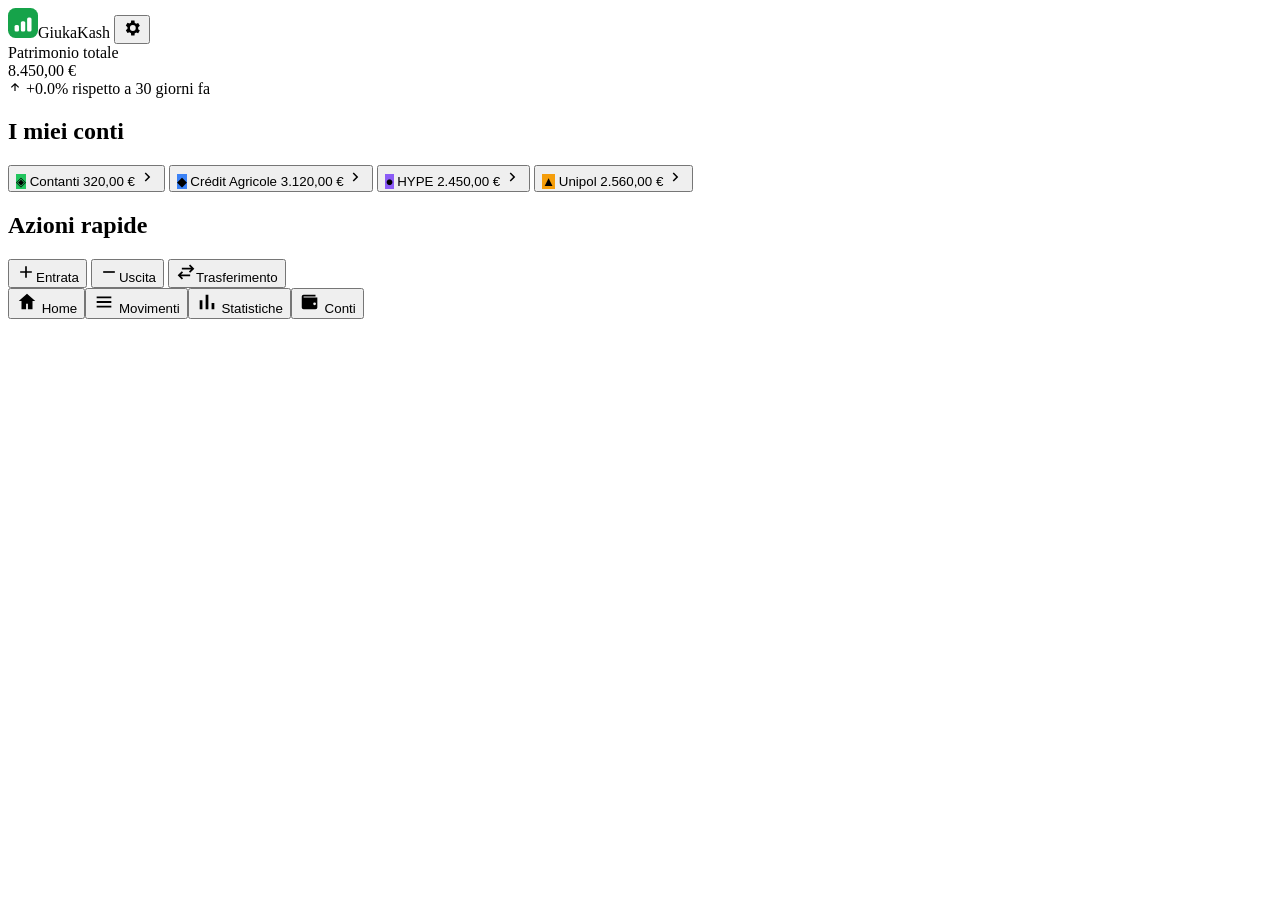
==== index.html @ d2be7aaf "changes" ====
<!DOCTYPE html>
<html lang="it">
<head>
<meta charset="UTF-8">
<meta name="viewport" content="width=device-width, initial-scale=1, maximum-scale=1, viewport-fit=cover">
<title>GiukaKash</title>
<meta name="description" content="GiukaKash — Gestione personale delle finanze: patrimonio, conti, movimenti e statistiche.">
<meta name="theme-color" content="#0f172a" media="(prefers-color-scheme: light)">
<meta name="theme-color" content="#0b0c0f" media="(prefers-color-scheme: dark)">
<link rel="manifest" href="manifest.json">
<link rel="icon" href="icons/icon-192.png">
<link rel="apple-touch-icon" href="icons/icon-192.png">
<meta name="apple-mobile-web-app-capable" content="yes">
<meta name="apple-mobile-web-app-status-bar-style" content="black-translucent">
<meta name="apple-mobile-web-app-title" content="GiukaKash">
<script>
  // Applica subito il tema salvato per evitare un flash del tema sbagliato al caricamento.
  (function () {
    try {
      var t = localStorage.getItem('moneyapp:theme');
      if (t === 'light' || t === 'dark') document.documentElement.setAttribute('data-theme', t);
    } catch (e) {}
  })();
</script>
<link rel="stylesheet" href="css/style.css">
</head>
<body>

<div id="app"></div>

<nav id="bottom-nav">
  <button data-navitem="home" class="nav-item">
    <svg viewBox="0 0 24 24" width="22" height="22"><path fill="currentColor" d="M12 3l9 8h-3v9h-5v-6H11v6H6v-9H3z"/></svg>
    <span>Home</span>
  </button>
  <button data-navitem="movements" class="nav-item">
    <svg viewBox="0 0 24 24" width="22" height="22"><path fill="currentColor" d="M4 6h16v2H4zm0 5h16v2H4zm0 5h16v2H4z"/></svg>
    <span>Movimenti</span>
  </button>
  <button data-navitem="stats" class="nav-item">
    <svg viewBox="0 0 24 24" width="22" height="22"><path fill="currentColor" d="M4 20V10h3v10zm6.5 0V4h3v16zm6.5 0v-7h3v7z"/></svg>
    <span>Statistiche</span>
  </button>
  <button data-navitem="accounts" class="nav-item">
    <svg viewBox="0 0 24 24" width="22" height="22"><path fill="currentColor" d="M3 6a2 2 0 012-2h13v2H5v1h15v11a2 2 0 01-2 2H5a2 2 0 01-2-2zm14 6.5a1.5 1.5 0 100 3 1.5 1.5 0 000-3z"/></svg>
    <span>Conti</span>
  </button>
</nav>

<div id="modal-root"></div>

<script src="js/db.js"></script>
<script src="js/charts.js"></script>
<script src="js/render.js"></script>
<script src="js/app.js"></script>
</body>
</html>
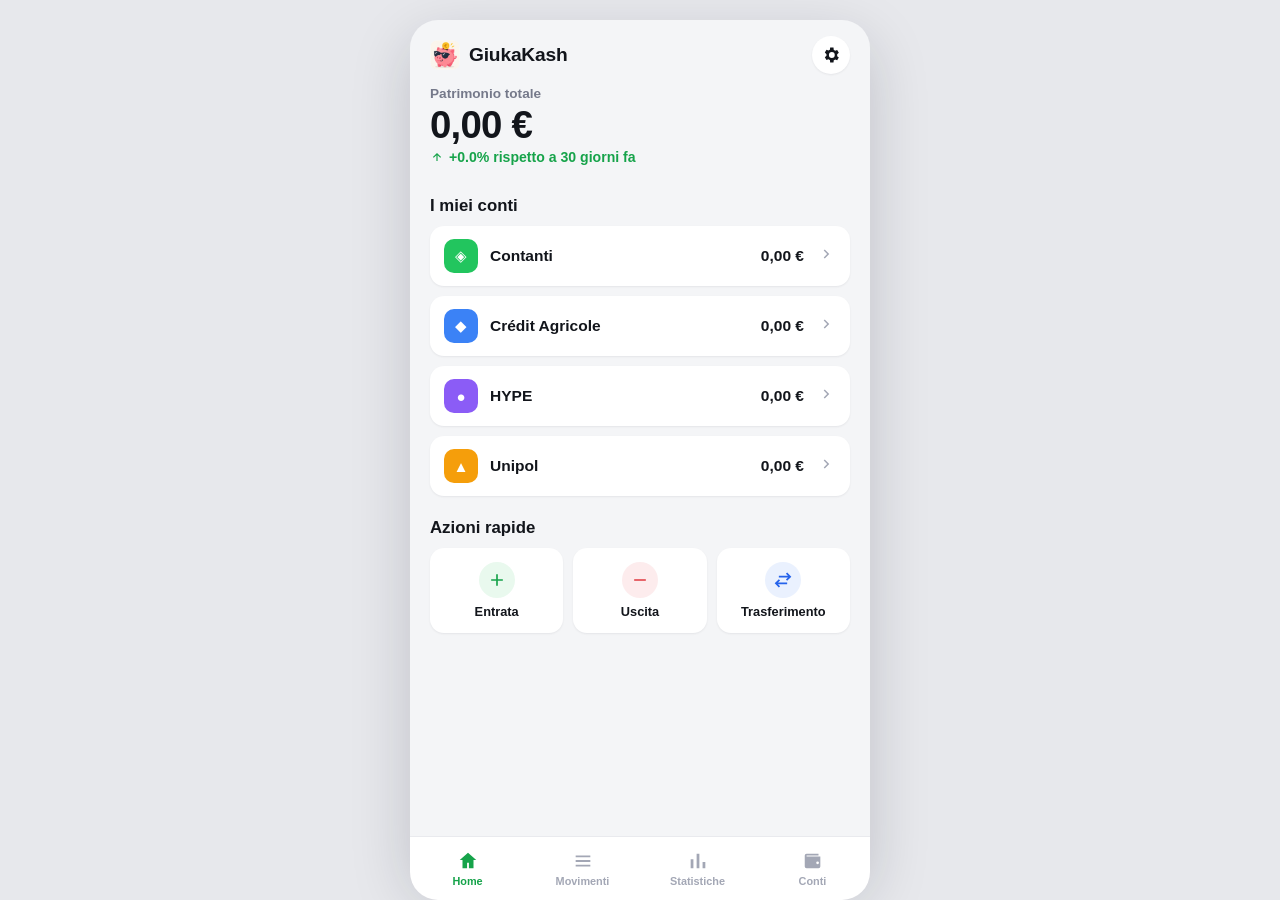
==== commit f77438b7: "refactoor description" ====
--- a/index.html
+++ b/index.html
@@ -4,7 +4,7 @@
 <meta charset="UTF-8">
 <meta name="viewport" content="width=device-width, initial-scale=1, maximum-scale=1, viewport-fit=cover">
 <title>GiukaKash</title>
-<meta name="description" content="GiukaKash — Gestione personale delle finanze: patrimonio, conti, movimenti e statistiche.">
+<meta name="description" content="GiukaKash — Gestione del patrimonio personale della cappella">
 <meta name="theme-color" content="#0f172a" media="(prefers-color-scheme: light)">
 <meta name="theme-color" content="#0b0c0f" media="(prefers-color-scheme: dark)">
 <link rel="manifest" href="manifest.json">
--- a/css/style.css
+++ b/css/style.css
@@ -0,0 +1,463 @@
+/* ============================================================
+   style.css — design system "Le mie finanze"
+   ============================================================ */
+
+:root {
+  --bg: #f4f5f7;
+  --surface: #ffffff;
+  --text: #12151b;
+  --text-secondary: #75798a;
+  --text-tertiary: #a3a7b5;
+  --border: #e9eaee;
+  --accent-solid: #16a34a;
+  --accent: #16a34a;
+  --accent-soft: #e9f9ee;
+  --income: #16a34a;
+  --income-soft: #e9f9ee;
+  --expense: #e0393f;
+  --expense-soft: #fdeced;
+  --transfer: #2563eb;
+  --transfer-soft: #eaf1fe;
+  --danger: #e0393f;
+  --radius-lg: 20px;
+  --radius-md: 14px;
+  --radius-sm: 10px;
+  --nav-height: 64px;
+  --max-width: 460px;
+  --shadow-card: 0 1px 2px rgba(16, 24, 40, 0.04), 0 1px 3px rgba(16, 24, 40, 0.03);
+  --page-backdrop: #e7e8ec;
+  font-size: 16px;
+  color-scheme: light;
+}
+
+/* Tema scuro automatico (segue il sistema) quando l'utente non ha forzato "Chiaro" */
+@media (prefers-color-scheme: dark) {
+  :root:not([data-theme="light"]) {
+    --bg: #121317;
+    --surface: #1c1e24;
+    --text: #f2f3f5;
+    --text-secondary: #9aa0ac;
+    --text-tertiary: #6b7280;
+    --border: #2b2e36;
+    --accent-soft: rgba(34, 197, 94, 0.16);
+    --income: #4ade80;
+    --income-soft: rgba(74, 222, 128, 0.16);
+    --expense: #f87171;
+    --expense-soft: rgba(248, 113, 113, 0.16);
+    --transfer: #60a5fa;
+    --transfer-soft: rgba(96, 165, 250, 0.18);
+    --page-backdrop: #0b0c0f;
+    --shadow-card: 0 1px 2px rgba(0, 0, 0, 0.35), 0 1px 3px rgba(0, 0, 0, 0.25);
+    color-scheme: dark;
+  }
+}
+
+/* Tema scuro forzato manualmente dalle Impostazioni, indipendentemente dal sistema */
+:root[data-theme="dark"] {
+  --bg: #121317;
+  --surface: #1c1e24;
+  --text: #f2f3f5;
+  --text-secondary: #9aa0ac;
+  --text-tertiary: #6b7280;
+  --border: #2b2e36;
+  --accent-soft: rgba(34, 197, 94, 0.16);
+  --income: #4ade80;
+  --income-soft: rgba(74, 222, 128, 0.16);
+  --expense: #f87171;
+  --expense-soft: rgba(248, 113, 113, 0.16);
+  --transfer: #60a5fa;
+  --transfer-soft: rgba(96, 165, 250, 0.18);
+  --page-backdrop: #0b0c0f;
+  --shadow-card: 0 1px 2px rgba(0, 0, 0, 0.35), 0 1px 3px rgba(0, 0, 0, 0.25);
+  color-scheme: dark;
+}
+
+/* Tema chiaro forzato manualmente, anche se il sistema è scuro */
+:root[data-theme="light"] { color-scheme: light; }
+
+* { box-sizing: border-box; }
+
+html, body {
+  margin: 0;
+  padding: 0;
+  background: var(--page-backdrop);
+  color: var(--text);
+  font-family: -apple-system, BlinkMacSystemFont, "SF Pro Text", "Segoe UI", Roboto, Helvetica, Arial, sans-serif;
+  -webkit-font-smoothing: antialiased;
+  transition: background-color 0.2s ease, color 0.2s ease;
+}
+
+body {
+  min-height: 100vh;
+  display: flex;
+  justify-content: center;
+}
+
+#app {
+  width: 100%;
+  max-width: var(--max-width);
+  min-height: 100vh;
+  background: var(--bg);
+  padding-bottom: calc(var(--nav-height) + 24px + env(safe-area-inset-bottom, 0px));
+  position: relative;
+}
+
+button, input, select, textarea {
+  font-family: inherit;
+  font-size: 1rem;
+  color: inherit;
+}
+
+button {
+  border: none;
+  background: none;
+  cursor: pointer;
+  -webkit-tap-highlight-color: transparent;
+}
+
+/* ---------------- Layout generico ---------------- */
+.screen { padding: env(safe-area-inset-top, 0px) 0 0; }
+
+.topbar {
+  display: flex;
+  align-items: center;
+  justify-content: space-between;
+  padding: 18px 20px 8px;
+}
+.topbar h1 { font-size: 1.5rem; font-weight: 700; margin: 0; letter-spacing: -0.01em; }
+.topbar .icon-btn:only-child { margin-left: auto; }
+
+.brand-topbar { padding-top: 16px; }
+.brand-lockup { display: flex; align-items: center; gap: 9px; }
+.brand-logo { flex-shrink: 0; border-radius: 8px; }
+.brand-name { font-size: 1.2rem; font-weight: 800; letter-spacing: -0.01em; }
+.wealth-label { display: block; font-size: 0.85rem; font-weight: 600; color: var(--text-secondary); margin-bottom: 2px; }
+
+.icon-btn {
+  width: 38px; height: 38px;
+  display: flex; align-items: center; justify-content: center;
+  border-radius: 50%;
+  background: var(--surface);
+  color: var(--text);
+  box-shadow: var(--shadow-card);
+  flex-shrink: 0;
+}
+.icon-btn.small { width: 30px; height: 30px; box-shadow: none; background: transparent; color: var(--text-tertiary); }
+.icon-btn.confirm { background: var(--accent-solid); color: #fff; }
+.icon-btn[disabled] { opacity: 0.35; pointer-events: none; }
+
+.section-header {
+  display: flex; align-items: center; justify-content: space-between;
+  padding: 22px 20px 10px;
+}
+.section-header h2 { font-size: 1.05rem; font-weight: 700; margin: 0; }
+.link-btn { color: var(--accent-solid); font-weight: 600; font-size: 0.9rem; }
+
+.chevron { color: var(--text-tertiary); flex-shrink: 0; }
+
+.empty-state { text-align: center; padding: 40px 24px; color: var(--text-secondary); }
+.empty-title { font-weight: 600; color: var(--text); margin: 0 0 4px; }
+.empty-sub { font-size: 0.9rem; margin: 0; }
+
+/* ---------------- Wealth card ---------------- */
+.wealth-card { padding: 4px 20px 6px; }
+.wealth-amount { font-size: 2.4rem; font-weight: 800; letter-spacing: -0.02em; }
+.wealth-delta {
+  display: inline-flex; align-items: center; gap: 5px;
+  font-size: 0.88rem; font-weight: 600; margin-top: 2px;
+}
+.wealth-delta.positive { color: var(--income); }
+.wealth-delta.negative { color: var(--expense); }
+
+/* ---------------- Account list ---------------- */
+.account-list { padding: 0 20px; display: flex; flex-direction: column; gap: 10px; }
+.account-row {
+  display: flex; align-items: center; gap: 12px;
+  background: var(--surface);
+  border-radius: var(--radius-md);
+  padding: 13px 14px;
+  box-shadow: var(--shadow-card);
+  width: 100%; text-align: left;
+}
+.account-dot {
+  width: 34px; height: 34px; border-radius: 10px;
+  display: flex; align-items: center; justify-content: center;
+  color: #fff; font-size: 0.95rem; flex-shrink: 0;
+}
+.account-name { flex: 1; font-weight: 600; font-size: 0.97rem; }
+.account-balance { font-weight: 700; font-size: 0.97rem; margin-right: 2px; }
+
+/* ---------------- Quick actions ---------------- */
+.quick-actions { display: grid; grid-template-columns: repeat(3, 1fr); gap: 10px; padding: 0 20px; }
+.quick-actions.two { grid-template-columns: repeat(2, 1fr); padding: 16px 20px 0; }
+.qa-btn {
+  display: flex; flex-direction: column; align-items: center; gap: 6px;
+  background: var(--surface); border-radius: var(--radius-md);
+  padding: 14px 8px; box-shadow: var(--shadow-card);
+  font-weight: 600; font-size: 0.8rem;
+}
+.qa-btn svg { border-radius: 50%; padding: 8px; box-sizing: content-box; }
+.qa-income svg { background: var(--income-soft); color: var(--income); }
+.qa-expense svg { background: var(--expense-soft); color: var(--expense); }
+.qa-transfer svg { background: var(--transfer-soft); color: var(--transfer); }
+
+/* ---------------- Movimenti ---------------- */
+.search-row { padding: 4px 20px 10px; }
+.search-row input {
+  width: 100%; padding: 11px 14px; border-radius: var(--radius-sm);
+  border: 1px solid var(--border); background: var(--surface);
+}
+.filter-row { display: flex; gap: 6px; padding: 0 20px 14px; overflow: visible; }
+.filter-menu {
+  position: relative; flex: 1 1 0; min-width: 0;
+}
+.filter-menu summary {
+  display: block; overflow: hidden; text-overflow: ellipsis; white-space: nowrap;
+  padding: 8px 20px 8px 6px; border: 1px solid var(--border); border-radius: 999px;
+  background: var(--surface); color: var(--text); font-size: 0.82rem; cursor: pointer;
+  list-style: none;
+}
+.filter-menu summary::-webkit-details-marker { display: none; }
+.filter-menu summary::after {
+  content: ''; position: absolute; top: 50%; right: 8px; width: 6px; height: 6px;
+  border-right: 1.5px solid var(--text-secondary); border-bottom: 1.5px solid var(--text-secondary);
+  transform: translateY(-65%) rotate(45deg); pointer-events: none;
+}
+.filter-menu[open] summary::after { transform: translateY(-25%) rotate(225deg); }
+.filter-options {
+  position: absolute; z-index: 10; top: calc(100% + 6px); left: 0; min-width: 100%;
+  padding: 5px; border: 1px solid var(--border); border-radius: var(--radius-sm);
+  background: var(--surface); box-shadow: 0 8px 24px rgba(16, 24, 40, 0.14);
+}
+.filter-options button {
+  display: block; width: 100%; padding: 8px 9px; border-radius: 7px;
+  background: transparent; color: var(--text); text-align: left; font-size: 0.8rem;
+  white-space: nowrap;
+}
+.filter-options button.selected { background: var(--accent-soft); color: var(--accent-solid); font-weight: 700;
+}
+
+.movements-list {
+  padding: 0 20px;
+  font-family: "Trebuchet MS", "Segoe UI", sans-serif;
+}
+.mv-date-group { margin-bottom: 6px; }
+.mv-date-label {
+  font-size: 0.76rem; font-weight: 700; color: var(--text-tertiary);
+  text-transform: uppercase; letter-spacing: 0.08em;
+  padding: 14px 2px 6px;
+}
+.mv-row {
+  display: flex; align-items: center; gap: 12px; width: 100%; text-align: left;
+  background: var(--surface); border-radius: var(--radius-md);
+  padding: 12px 14px; margin-bottom: 8px; box-shadow: var(--shadow-card);
+}
+.mv-icon {
+  width: 36px; height: 36px; border-radius: 10px; flex-shrink: 0;
+  display: flex; align-items: center; justify-content: center; font-size: 1.05rem;
+}
+.mv-icon.income { background: var(--income-soft); }
+.mv-icon.expense { background: var(--expense-soft); }
+.mv-icon.transfer { background: var(--transfer-soft); color: var(--transfer); }
+.mv-info { flex: 1; min-width: 0; display: flex; flex-direction: column; gap: 2px; }
+.mv-label { font-weight: 700; font-size: 0.93rem; overflow: hidden; text-overflow: ellipsis; white-space: nowrap; }
+.mv-sub { font-size: 0.79rem; color: var(--text-secondary); overflow: hidden; text-overflow: ellipsis; white-space: nowrap; }
+.mv-amount { font-weight: 700; font-size: 0.93rem; flex-shrink: 0; font-variant-numeric: tabular-nums; letter-spacing: 0.01em; }
+.mv-amount.positive { color: var(--income); }
+.mv-amount.negative { color: var(--expense); }
+.mv-amount.neutral { color: var(--transfer); }
+
+/* ---------------- Tabs / periodo ---------------- */
+.tabs {
+  display: flex; gap: 6px; padding: 4px 20px 14px;
+}
+.tab {
+  flex: 1; padding: 9px 8px; border-radius: 999px; font-weight: 600; font-size: 0.87rem;
+  background: var(--surface); color: var(--text-secondary); box-shadow: var(--shadow-card);
+}
+.tab.active { background: var(--accent-solid); color: #fff; box-shadow: none; }
+
+.period-nav {
+  display: flex; align-items: center; justify-content: center; gap: 14px;
+  padding: 0 20px 14px;
+}
+.period-label { font-weight: 700; font-size: 0.95rem; min-width: 170px; text-align: center; }
+
+/* ---------------- Statistiche summary ---------------- */
+.stats-summary { display: grid; grid-template-columns: repeat(3, 1fr); gap: 10px; padding: 0 20px 16px; }
+.stat-box {
+  background: var(--surface); border-radius: var(--radius-md); box-shadow: var(--shadow-card);
+  padding: 12px 10px; display: flex; flex-direction: column; gap: 4px;
+}
+.stat-label { font-size: 0.74rem; color: var(--text-secondary); font-weight: 600; }
+.stat-value { font-size: 1.02rem; font-weight: 700; }
+.stat-value.positive { color: var(--income); }
+.stat-value.negative { color: var(--expense); }
+
+/* ---------------- Card generica ---------------- */
+.card {
+  background: var(--surface); border-radius: var(--radius-lg); box-shadow: var(--shadow-card);
+  margin: 0 20px 16px; padding: 16px 14px 14px;
+}
+.card h3 { font-size: 0.95rem; font-weight: 700; margin: 0 0 10px; }
+.card-title-row { display: flex; align-items: baseline; justify-content: space-between; margin-bottom: 8px; }
+.card-title-row h3 { margin: 0; }
+.card-title-value { font-weight: 700; font-size: 0.95rem; }
+
+.chart-svg { display: block; width: 100%; overflow: visible; }
+.chart-grid { stroke: var(--border); stroke-width: 1; }
+.chart-axis-label { font-size: 9px; fill: var(--text-tertiary); }
+
+.chart-legend { display: flex; flex-wrap: wrap; gap: 6px; margin-top: 12px; }
+.legend-chip {
+  display: inline-flex; align-items: center; gap: 6px;
+  padding: 6px 10px; border-radius: 999px; font-size: 0.76rem; font-weight: 600;
+  background: var(--bg); color: var(--text-tertiary); border: 1px solid transparent;
+}
+.legend-chip .dot { width: 8px; height: 8px; border-radius: 50%; }
+.legend-chip.active { color: var(--text); background: var(--surface); border-color: var(--border); }
+
+.donut-row { display: flex; align-items: center; gap: 18px; }
+.donut-svg { flex-shrink: 0; }
+.donut-legend { flex: 1; display: flex; flex-direction: column; gap: 9px; min-width: 0; }
+.donut-legend-item { display: flex; align-items: center; gap: 8px; font-size: 0.82rem; }
+.donut-legend-item .dot { width: 9px; height: 9px; border-radius: 50%; flex-shrink: 0; }
+.donut-legend-item .cat-name { flex: 1; overflow: hidden; text-overflow: ellipsis; white-space: nowrap; }
+.donut-legend-item .cat-value { font-weight: 700; }
+
+/* ---------------- Dettaglio conto ---------------- */
+.account-hero {
+  margin: 4px 20px 0; border-radius: var(--radius-lg); padding: 22px 20px;
+  color: #fff; display: flex; flex-direction: column; gap: 6px;
+}
+.account-hero-icon {
+  width: 34px; height: 34px; border-radius: 10px; background: rgba(255,255,255,0.25);
+  display: flex; align-items: center; justify-content: center; font-size: 0.95rem; margin-bottom: 4px;
+}
+.account-hero-name { font-weight: 600; font-size: 0.95rem; opacity: 0.95; }
+.account-hero-balance { font-weight: 800; font-size: 1.9rem; letter-spacing: -0.02em; }
+
+/* ---------------- Bottom nav ---------------- */
+#bottom-nav {
+  position: fixed; left: 0; right: 0; bottom: 0;
+  max-width: var(--max-width); margin: 0 auto;
+  background: var(--surface); border-top: 1px solid var(--border);
+  display: flex; height: var(--nav-height);
+  padding-bottom: env(safe-area-inset-bottom, 0px);
+  z-index: 20;
+}
+.nav-item {
+  flex: 1; display: flex; flex-direction: column; align-items: center; justify-content: center; gap: 3px;
+  color: var(--text-tertiary); font-size: 0.68rem; font-weight: 600;
+}
+.nav-item.active { color: var(--accent-solid); }
+
+/* ---------------- Modali ---------------- */
+#modal-root { position: fixed; inset: 0; z-index: 50; pointer-events: none; }
+#modal-root.open { pointer-events: auto; }
+.modal-overlay {
+  position: fixed; inset: 0; background: rgba(10, 12, 18, 0.4);
+  display: flex; align-items: flex-end; justify-content: center;
+  opacity: 0; animation: fadeIn 0.18s ease forwards;
+}
+@keyframes fadeIn { to { opacity: 1; } }
+.modal-sheet {
+  width: 100%; max-width: var(--max-width); max-height: 90vh; overflow-y: auto;
+  background: var(--bg); border-radius: 22px 22px 0 0;
+  transform: translateY(24px); animation: slideUp 0.22s cubic-bezier(.32,.72,0,1) forwards;
+  padding-bottom: calc(24px + env(safe-area-inset-bottom, 0px));
+}
+@keyframes slideUp { to { transform: translateY(0); } }
+body.modal-open { overflow: hidden; }
+
+.modal-header {
+  display: flex; align-items: center; justify-content: space-between;
+  padding: 16px 16px 10px; position: sticky; top: 0; background: var(--bg); z-index: 2;
+}
+.modal-header h2 { font-size: 1.08rem; font-weight: 700; margin: 0; }
+.modal-body { padding: 4px 20px 20px; display: flex; flex-direction: column; gap: 14px; }
+
+.field { display: flex; flex-direction: column; gap: 6px; }
+.field span { font-size: 0.8rem; font-weight: 600; color: var(--text-secondary); }
+.field input[type=text], .field input[type=date], .field select, .field textarea {
+  padding: 12px 14px; border-radius: var(--radius-sm); border: 1px solid var(--border);
+  background: var(--surface); width: 100%;
+}
+.field textarea { resize: vertical; min-height: 56px; }
+.field input.invalid, .amount-input.invalid input { border-color: var(--danger); animation: shake 0.3s; }
+@keyframes shake { 25% { transform: translateX(-4px); } 75% { transform: translateX(4px); } }
+
+.amount-input {
+  display: flex; align-items: center; gap: 6px; border: 1px solid var(--border);
+  border-radius: var(--radius-sm); padding: 10px 14px; background: var(--surface);
+}
+.amount-input span { color: var(--text-secondary); font-weight: 600; }
+.amount-input input {
+  border: none; padding: 0; font-size: 1.4rem; font-weight: 700; flex: 1; min-width: 0; background: transparent;
+}
+.amount-input input:focus { outline: none; }
+.amount-input input.invalid { color: var(--danger); }
+
+.color-picker { display: flex; flex-wrap: wrap; gap: 10px; }
+.color-swatch { width: 32px; height: 32px; border-radius: 50%; border: 2px solid transparent; }
+.color-swatch.selected { border-color: var(--text); box-shadow: 0 0 0 2px var(--surface) inset; }
+
+.danger-btn {
+  margin-top: 4px; padding: 13px; border-radius: var(--radius-sm);
+  background: var(--expense-soft); color: var(--danger); font-weight: 700; text-align: center;
+}
+
+.type-tabs { display: flex; gap: 6px; background: var(--surface); padding: 4px; border-radius: 999px; }
+.type-tab { flex: 1; padding: 9px 4px; border-radius: 999px; font-weight: 600; font-size: 0.85rem; color: var(--text-secondary); }
+.type-tab.income.active { background: var(--income-soft); color: var(--income); }
+.type-tab.expense.active { background: var(--expense-soft); color: var(--expense); }
+.type-tab.transfer.active { background: var(--transfer-soft); color: var(--transfer); }
+
+/* ---------------- Impostazioni ---------------- */
+.settings-list { padding: 6px 20px 20px; display: flex; flex-direction: column; gap: 16px; }
+.settings-group { background: var(--surface); border-radius: var(--radius-md); box-shadow: var(--shadow-card); overflow: hidden; }
+.settings-row {
+  width: 100%; display: flex; align-items: center; gap: 12px; padding: 13px 14px;
+  border-bottom: 1px solid var(--border); text-align: left;
+}
+.settings-row:last-child { border-bottom: none; }
+.settings-row.static { cursor: default; }
+.settings-row.danger .settings-row-icon, .settings-row.danger span:first-child { color: var(--danger); }
+.settings-row-icon {
+  width: 32px; height: 32px; border-radius: 9px; background: var(--bg);
+  display: flex; align-items: center; justify-content: center; flex-shrink: 0; color: var(--text-secondary);
+}
+.settings-row-text { display: flex; flex-direction: column; gap: 2px; flex: 1; }
+.settings-row-text span { font-weight: 600; font-size: 0.92rem; }
+.settings-row-text small { color: var(--text-secondary); font-size: 0.78rem; }
+
+.category-manage-list { padding: 0 20px; display: flex; flex-direction: column; gap: 8px; margin-bottom: 12px; }
+.category-manage-row {
+  display: flex; align-items: center; gap: 10px; background: var(--surface);
+  border-radius: var(--radius-sm); padding: 10px 12px; box-shadow: var(--shadow-card);
+}
+.category-manage-row .cat-name { flex: 1; font-weight: 600; font-size: 0.9rem; }
+.add-category-form { display: flex; gap: 8px; padding: 0 20px; }
+.add-category-form input {
+  flex: 1; padding: 11px 14px; border-radius: var(--radius-sm); border: 1px solid var(--border); background: var(--surface);
+}
+
+/* ---------------- Selettore tema ---------------- */
+.theme-option-list { display: flex; flex-direction: column; gap: 8px; }
+.theme-option {
+  display: flex; align-items: center; justify-content: space-between; gap: 10px;
+  width: 100%; text-align: left; background: var(--surface); border: 1px solid var(--border);
+  border-radius: var(--radius-md); padding: 13px 14px;
+}
+.theme-option.selected { border-color: var(--accent-solid); background: var(--accent-soft); }
+.theme-option-text { display: flex; flex-direction: column; gap: 2px; }
+.theme-option-text span { font-weight: 600; font-size: 0.93rem; }
+.theme-option-text small { color: var(--text-secondary); font-size: 0.78rem; }
+.theme-check { color: var(--accent-solid); width: 22px; display: flex; justify-content: flex-end; flex-shrink: 0; }
+
+/* ---------------- Responsive: schermi larghi ---------------- */
+@media (min-width: 500px) {
+  body { padding: 20px 0; }
+  #app { border-radius: 28px; box-shadow: 0 20px 60px rgba(16,24,40,0.18); min-height: calc(100vh - 40px); }
+  #bottom-nav { border-radius: 0 0 28px 28px; }
+}
